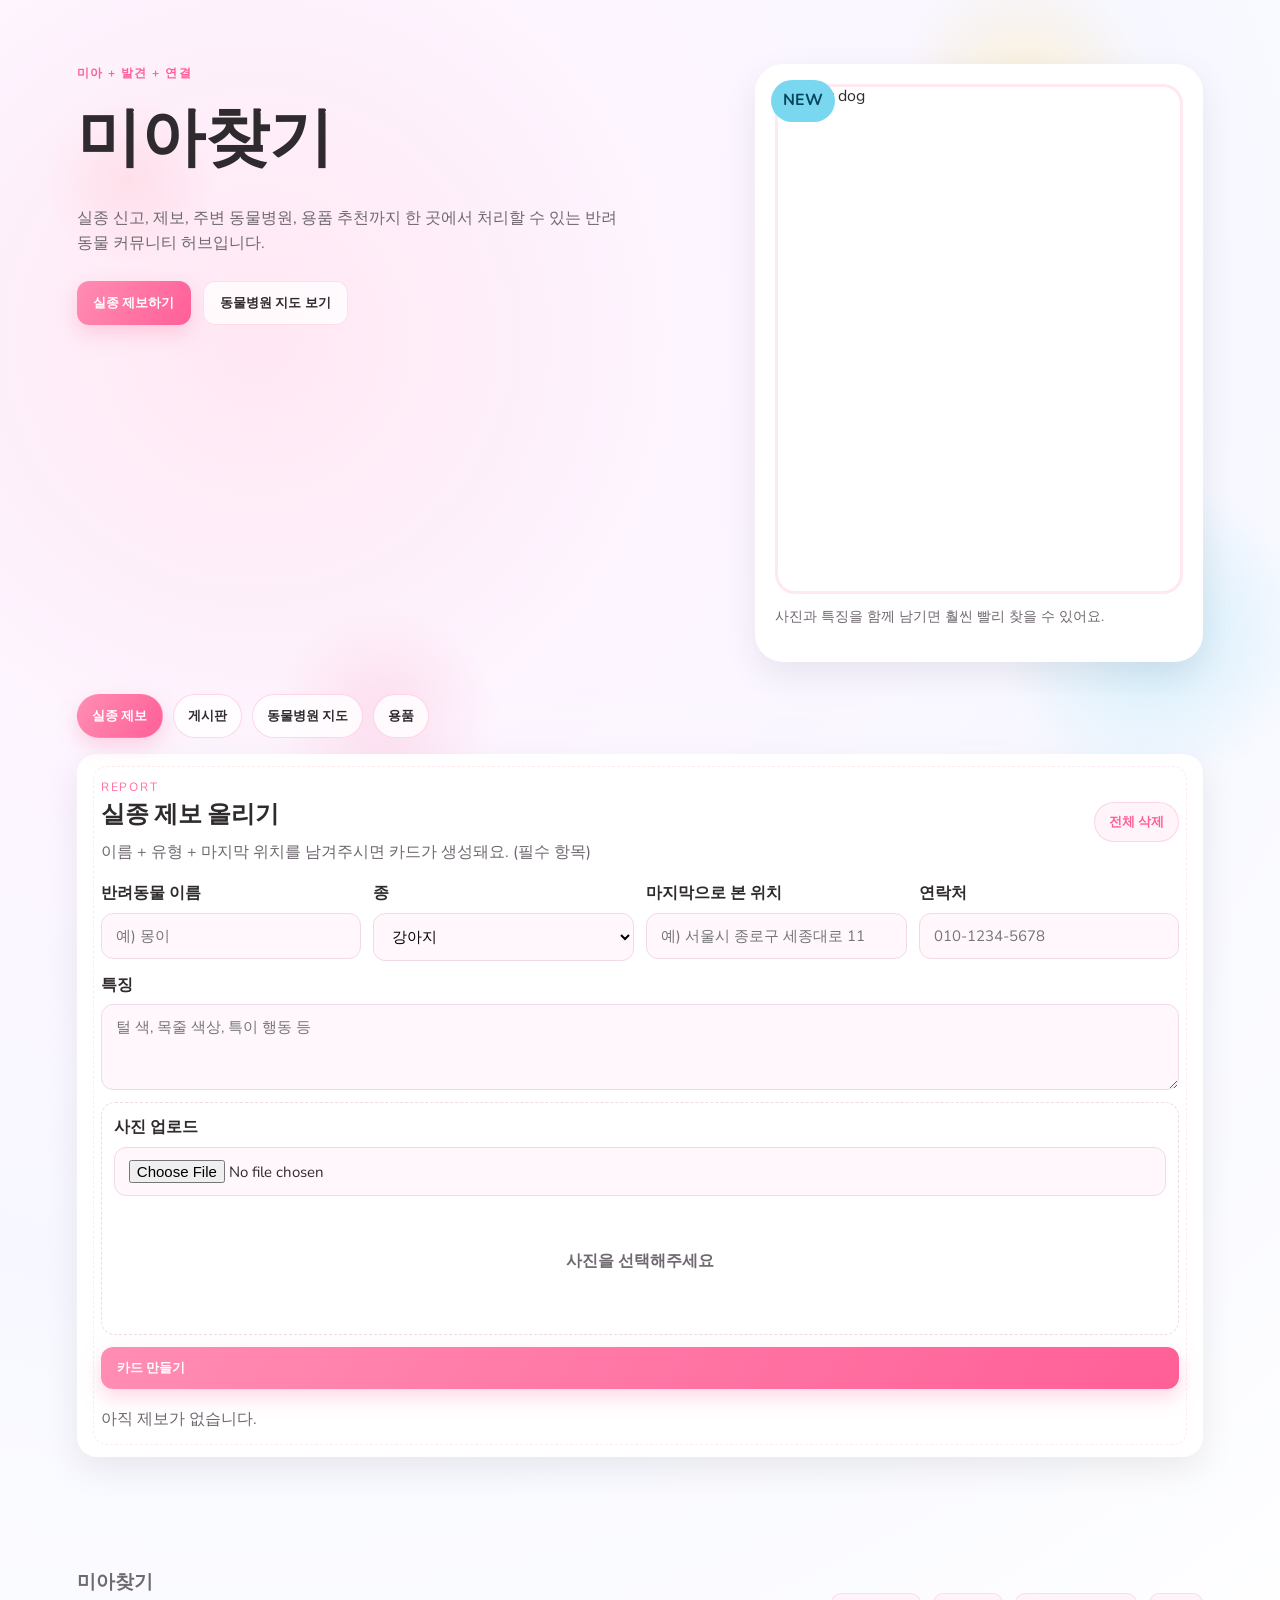
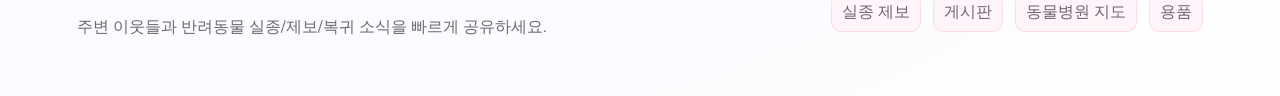
==== index.html @ 9f25d867 "Initial commit: Animal hospital filter updated" ====
<!DOCTYPE html>
<html lang="ko">
<head>
  <meta charset="UTF-8">
  <meta name="viewport" content="width=device-width, initial-scale=1.0">
  <title>미아찾기 | 반려동물 발견 공유 허브</title>
  <link rel="preconnect" href="https://fonts.googleapis.com">
  <link rel="preconnect" href="https://fonts.gstatic.com" crossorigin>
  <link href="https://fonts.googleapis.com/css2?family=Baloo+2:wght@400;600;700&family=Nunito:wght@400;600;700&display=swap" rel="stylesheet">
  <link rel="stylesheet" href="https://unpkg.com/leaflet@1.9.4/dist/leaflet.css" integrity="sha256-p4NxAoJBhIIN+hmNHrzRCf9tD/miZyoHS5obTRR9BMY=" crossorigin="" />
  <link rel="stylesheet" href="./style.css">
</head>
<body>
  <div class="bg-bubbles"></div>
  <header class="hero">
    <div class="hero__text">
      <p class="eyebrow">미아 + 발견 + 연결</p>
      <h1>미아찾기</h1>
      <p class="lede">실종 신고, 제보, 주변 동물병원, 용품 추천까지 한 곳에서 처리할 수 있는 반려동물 커뮤니티 허브입니다.</p>
      <div class="hero__actions">
        <button type="button" class="btn primary nav-link" data-target="report">실종 제보하기</button>
        <button type="button" class="btn ghost nav-link" data-target="map">동물병원 지도 보기</button>
      </div>
    </div>
    <div class="hero__card">
      <div class="badge">NEW</div>
      <div class="hero__pet">
        <img src="https://images.unsplash.com/photo-1507146426996-ef05306b995a?auto=format&fit=crop&w=400&q=80" alt="happy dog">
      </div>
      <p class="hero__note">사진과 특징을 함께 남기면 훨씬 빨리 찾을 수 있어요.</p>
    </div>
  </header>

  <nav class="cat-nav">
    <button type="button" class="cat-btn active" data-target="report">실종 제보</button>
    <button type="button" class="cat-btn" data-target="messages">게시판</button>
    <button type="button" class="cat-btn" data-target="map">동물병원 지도</button>
    <button type="button" class="cat-btn" data-target="shop">용품</button>
  </nav>

  <main>
    <section id="report" class="panel section active">
      <div class="panel__header">
        <div>
          <p class="eyebrow">Report</p>
          <h2>실종 제보 올리기</h2>
          <p class="hint">이름 + 유형 + 마지막 위치를 남겨주시면 카드가 생성돼요. (필수 항목)</p>
        </div>
        <button id="clearReports" class="btn pill subtle">전체 삭제</button>
      </div>
      <form id="reportForm" class="form">
        <div class="form__grid">
          <label class="field">
            <span>반려동물 이름</span>
            <input name="name" required placeholder="예) 몽이">
          </label>
          <label class="field">
            <span>종</span>
            <select name="type">
              <option>강아지</option>
              <option>고양이</option>
              <option>기타</option>
            </select>
          </label>
          <label class="field">
            <span>마지막으로 본 위치</span>
            <input name="lastSeen" required placeholder="예) 서울시 종로구 세종대로 11">
          </label>
          <label class="field">
            <span>연락처</span>
            <input name="contact" required placeholder="010-1234-5678">
          </label>
        </div>
        <label class="field">
          <span>특징</span>
          <textarea name="features" rows="3" placeholder="털 색, 목줄 색상, 특이 행동 등"></textarea>
        </label>
        <label class="field uploader">
          <span>사진 업로드</span>
          <input type="file" accept="image/*" name="photo" id="photoInput">
          <div class="uploader__preview" id="photoPreview">사진을 선택해주세요</div>
        </label>
        <button class="btn primary" type="submit">카드 만들기</button>
      </form>
      <div id="reportList" class="card-grid"></div>
    </section>

    <section id="messages" class="panel section">
      <div class="panel__header">
        <div>
          <p class="eyebrow">Message</p>
          <h2>실종/목격 게시판</h2>
          <p class="hint">닉네임과 메시지를 남겨 서로 정보를 교환하세요. (필수 항목)</p>
        </div>
        <button id="clearMessages" class="btn pill subtle">전체 삭제</button>
      </div>
      <form id="messageForm" class="form compact">
        <input name="nickname" required placeholder="닉네임">
        <input name="text" required placeholder="제보/목격 내용을 작성하세요">
        <button class="btn primary" type="submit">올리기</button>
      </form>
      <ul id="messageList" class="message-list"></ul>
    </section>

    <section id="map" class="panel section">
      <div class="panel__header">
        <div>
          <p class="eyebrow">Map</p>
          <h2>동물병원 지도</h2>
          <p class="hint">현재 위치를 기준으로 주변 병원을 찾습니다. 검색어나 반경을 조절하고, 위치 권한이 거부되면 주소 검색으로 이용하세요.</p>
        </div>
        <div class="status" id="mapStatus">위치 확인 중..</div>
      </div>
      <div class="map-controls">
        <div class="field">
          <span>원하는 위치로 검색</span>
          <div class="input-row">
            <input id="locationInput" placeholder="예: 서울역, 강남구청, 부산 서면">
            <button type="button" class="btn ghost pill" id="searchLocation">검색</button>
          </div>
          <p class="hint">반경을 크게 하면 더 많은 병원을 찾습니다. 검색 후 자동으로 지도가 이동해요.</p>
        </div>
        <div class="map-actions">
          <button type="button" class="btn primary pill" id="locateMe">현재 위치로 찾기</button>
          <label class="range">
            <span>반경 <strong id="radiusValue">4</strong> km</span>
            <input type="range" id="radiusInput" min="1" max="10" step="1" value="4">
          </label>
        </div>
      </div>
      <div id="mapContainer"></div>
      <div class="map-list" id="hospitalList"></div>
    </section>

    <section id="shop" class="panel shop section">
      <div class="panel__header">
        <div>
          <p class="eyebrow">Shop</p>
          <h2>추천 용품 피드</h2>
          <p class="hint">목줄, 하네스, 펫시터 서비스 등 필요한 것만 골랐어요.</p>
        </div>
        <button class="btn pill subtle" id="shuffleShop">다른 상품 보기</button>
      </div>
      <div class="product-grid" id="productGrid"></div>
    </section>
  </main>

  <footer class="footer">
    <div>
      <h3>미아찾기</h3>
      <p>주변 이웃들과 반려동물 실종/제보/복귀 소식을 빠르게 공유하세요.</p>
    </div>
    <div class="footer__links">
      <a href="#report">실종 제보</a>
      <a href="#messages">게시판</a>
      <a href="#map">동물병원 지도</a>
      <a href="#shop">용품</a>
    </div>
  </footer>

  <div id="detailModal" class="modal hidden">
    <div class="modal__backdrop"></div>
    <div class="modal__dialog">
      <button class="modal__close" aria-label="close">&times;</button>
      <div class="modal__img" id="detailPhoto"></div>
      <div class="modal__body">
        <div class="chip" id="detailType"></div>
        <h3 id="detailName"></h3>
        <p class="report-card__meta" id="detailLastSeen"></p>
        <p class="report-card__meta" id="detailContact"></p>
        <p id="detailFeatures"></p>
        <p class="message__meta" id="detailCreated"></p>
      </div>
    </div>
  </div>

  <script src="https://unpkg.com/leaflet@1.9.4/dist/leaflet.js" integrity="sha256-20nQCchB9co0qIjJZRGuk2/Z9VM+kNiyxNV1lvTlZBo=" crossorigin=""></script>
  <script src="./script.js"></script>
</body>
</html>
---- style.css ----
:root {
  --bg: #fdf5ff;
  --panel: #ffffff;
  --primary: #ff8db3;
  --primary-strong: #ff5f97;
  --accent: #7ad7f0;
  --text: #2f2a2e;
  --muted: #6f6870;
  --shadow: 0 12px 35px rgba(0,0,0,0.08);
  --radius: 20px;
}

* { box-sizing: border-box; }
body {
  margin: 0;
  background: radial-gradient(circle at 20% 20%, #ffe7f3 0, #fdf5ff 25%, #f7f8ff 55%, #ffffff 100%);
  font-family: 'Nunito', 'Baloo 2', system-ui, -apple-system, sans-serif;
  color: var(--text);
  line-height: 1.6;
}

h1, h2, h3, h4 { font-family: 'Baloo 2', 'Nunito', sans-serif; margin: 0; }
a { color: inherit; text-decoration: none; }

.bg-bubbles {
  position: fixed;
  inset: 0;
  z-index: -1;
  background:
    radial-gradient(120px at 10% 20%, rgba(255,182,193,0.26), transparent 70%),
    radial-gradient(180px at 80% 10%, rgba(255,217,102,0.24), transparent 70%),
    radial-gradient(220px at 90% 70%, rgba(122,215,240,0.3), transparent 70%),
    radial-gradient(160px at 30% 80%, rgba(255,143,184,0.22), transparent 70%);
  pointer-events: none;
}

.hero {
  display: grid;
  grid-template-columns: 1.3fr 0.9fr;
  gap: 32px;
  padding: 64px clamp(20px, 6vw, 80px) 32px;
}

.hero__text .eyebrow { text-transform: uppercase; letter-spacing: 0.12em; color: var(--primary-strong); font-weight: 700; margin-bottom: 8px; }
.hero__text h1 { font-size: clamp(40px, 6vw, 64px); }
.hero__text .lede { max-width: 540px; color: var(--muted); margin: 12px 0 24px; }
.hero__actions { display: flex; gap: 12px; flex-wrap: wrap; }

.hero__card {
  position: relative;
  background: var(--panel);
  border-radius: 28px;
  box-shadow: var(--shadow);
  padding: 20px;
  overflow: hidden;
}
.hero__card .badge {
  position: absolute;
  top: 16px; left: 16px;
  background: var(--accent);
  color: #06445c;
  padding: 8px 12px;
  border-radius: 999px;
  font-weight: 700;
}
.hero__pet {
  width: 100%;
  aspect-ratio: 4/5;
  border-radius: 20px;
  overflow: hidden;
  box-shadow: inset 0 0 0 3px rgba(255,141,179,0.2);
}
.hero__pet img { width: 100%; height: 100%; object-fit: cover; display: block; }
.hero__note { margin-top: 12px; color: var(--muted); font-size: 14px; }

main { padding: 0 clamp(20px, 6vw, 80px) 60px; }

.cat-nav {
  display: flex;
  gap: 10px;
  padding: 0 clamp(20px, 6vw, 80px) 16px;
  position: sticky;
  top: 0;
  z-index: 8;
  backdrop-filter: blur(12px);
}
.cat-btn {
  border: 1px solid rgba(255,141,179,0.35);
  background: rgba(255,255,255,0.82);
  color: var(--text);
  padding: 12px 14px;
  border-radius: 999px;
  font-weight: 800;
  cursor: pointer;
  transition: all 0.15s ease;
}
.cat-btn.active {
  background: linear-gradient(120deg, var(--primary), var(--primary-strong));
  color: #fff;
  box-shadow: 0 8px 20px rgba(255,141,179,0.35);
}

.panel {
  background: var(--panel);
  margin-bottom: 28px;
  padding: 24px;
  border-radius: var(--radius);
  box-shadow: var(--shadow);
  position: relative;
  overflow: hidden;
}
.panel::after {
  content: '';
  position: absolute;
  inset: 12px 16px;
  border: 1px dashed rgba(255,141,179,0.18);
  border-radius: calc(var(--radius) - 6px);
  pointer-events: none;
}
.section { display: none; }
.section.active { display: block; }
.panel__header {
  display: flex;
  justify-content: space-between;
  gap: 16px;
  align-items: center;
  flex-wrap: wrap;
  margin-bottom: 16px;
}
.hint { color: var(--muted); margin: 4px 0 0; }
.eyebrow { font-size: 12px; text-transform: uppercase; letter-spacing: 0.15em; color: #ff6fa5; margin: 0; }

.form { display: flex; flex-direction: column; gap: 12px; }
.form__grid { display: grid; grid-template-columns: repeat(auto-fit, minmax(220px,1fr)); gap: 12px; }
.field { display: flex; flex-direction: column; gap: 6px; font-weight: 700; color: var(--text); }
.field input, .field select, .field textarea {
  border: 1px solid #f1d9e7;
  border-radius: 12px;
  padding: 12px 14px;
  font-size: 15px;
  font-family: inherit;
  background: #fff7fb;
  transition: border-color 0.2s, box-shadow 0.2s;
}
.field input:focus, .field select:focus, .field textarea:focus {
  outline: none;
  border-color: var(--primary);
  box-shadow: 0 0 0 3px rgba(255,141,179,0.22);
}
.uploader {
  border: 1.5px dashed #f1d9e7;
  border-radius: 14px;
  padding: 12px;
}
.uploader__preview {
  min-height: 120px;
  display: grid;
  place-items: center;
  color: var(--muted);
  background: #fff;
  border-radius: 10px;
}
.uploader__preview img { max-width: 100%; max-height: 200px; display: block; border-radius: 10px; }

.btn {
  border: none;
  cursor: pointer;
  font-weight: 700;
  padding: 12px 16px;
  border-radius: 12px;
  transition: transform 0.1s ease, box-shadow 0.2s;
  display: inline-flex;
  align-items: center;
  gap: 8px;
}
.btn.primary { background: linear-gradient(120deg, var(--primary), var(--primary-strong)); color: #fff; box-shadow: 0 8px 20px rgba(255,141,179,0.35); }
.btn.ghost { background: rgba(255,255,255,0.75); border: 1px solid rgba(255,141,179,0.25); color: var(--text); }
.btn.pill { border-radius: 999px; padding: 10px 14px; }
.btn.subtle { background: #fff4fa; color: var(--primary-strong); border: 1px solid rgba(255,141,179,0.3); }
.btn:hover { transform: translateY(-1px); }

.card-grid {
  display: grid;
  grid-template-columns: repeat(auto-fit, minmax(180px, 1fr));
  gap: 14px;
  margin-top: 14px;
}
.report-card {
  background: linear-gradient(180deg, #fff, #fff8fb);
  border-radius: 12px;
  padding: 10px;
  box-shadow: 0 8px 18px rgba(0,0,0,0.06);
  display: grid;
  grid-template-columns: 64px 1fr;
  gap: 10px;
  align-items: center;
  cursor: pointer;
  border: 1px solid transparent;
  transition: transform 0.12s ease, box-shadow 0.12s ease, border-color 0.12s ease;
}
.report-card:hover {
  transform: translateY(-2px);
  border-color: rgba(255,141,179,0.35);
  box-shadow: 0 10px 24px rgba(0,0,0,0.08);
}
.report-card__thumb {
  width: 64px;
  height: 64px;
  border-radius: 12px;
  overflow: hidden;
  background: #ffe3f1;
  display: grid;
  place-items: center;
}
.report-card__thumb img { width: 100%; height: 100%; object-fit: cover; display: block; }
.report-card__info h3 { margin: 0; font-size: 17px; }
.chip { display: inline-flex; align-items: center; gap: 6px; padding: 6px 10px; border-radius: 999px; background: rgba(255,141,179,0.16); color: #c13b78; font-weight: 700; font-size: 13px; }
.report-card__meta { color: var(--muted); font-size: 13px; margin: 2px 0; }

.message-list { list-style: none; margin: 12px 0 0; padding: 0; display: flex; flex-direction: column; gap: 10px; }
.message {
  padding: 12px;
  border-radius: 12px;
  background: #fff8fd;
  border: 1px solid rgba(255,141,179,0.28);
  display: flex;
  gap: 10px;
  align-items: flex-start;
}
.avatar {
  width: 38px; height: 38px;
  border-radius: 12px;
  background: linear-gradient(135deg, #ffb3d1, #ffd3a5);
  display: grid; place-items: center;
  font-weight: 800; color: #fff;
}
.message__body { flex: 1; }
.message__meta { color: var(--muted); font-size: 13px; }

#mapContainer {
  width: 100%;
  height: 400px;
  border-radius: 14px;
  overflow: hidden;
  box-shadow: inset 0 0 0 2px rgba(255,141,179,0.1);
}
.map-controls { display: grid; gap: 12px; margin-bottom: 12px; }
.input-row { display: grid; grid-template-columns: 1fr auto; gap: 8px; }
.input-row input { width: 100%; }
.map-actions { display: flex; gap: 12px; flex-wrap: wrap; align-items: center; }
.range { display: inline-flex; align-items: center; gap: 10px; font-weight: 700; color: var(--muted); }
.range input[type="range"] { accent-color: var(--primary); width: 160px; }
.map-list {
  margin-top: 12px;
  display: grid;
  gap: 10px;
  max-height: 260px;
  overflow: auto;
}
.map-card {
  display: flex;
  justify-content: space-between;
  gap: 10px;
  padding: 12px;
  border-radius: 12px;
  border: 1px solid rgba(255,141,179,0.25);
  background: #fff8fd;
  cursor: pointer;
  transition: transform 0.12s ease, box-shadow 0.12s ease, border-color 0.12s ease;
}
.map-card:hover {
  transform: translateY(-1px);
  box-shadow: 0 8px 18px rgba(0,0,0,0.08);
  border-color: rgba(255,141,179,0.45);
}
.map-card__name { margin: 0; font-weight: 800; }
.map-card__meta { margin: 2px 0; color: var(--muted); font-size: 13px; }
.map-card__distance { font-weight: 800; color: var(--primary-strong); white-space: nowrap; }
.status { color: var(--muted); font-weight: 700; }

.shop .panel__header { align-items: center; }
.product-grid {
  display: grid;
  grid-template-columns: repeat(auto-fit, minmax(220px, 1fr));
  gap: 14px;
}
.product {
  background: #fff;
  border-radius: 14px;
  padding: 12px;
  box-shadow: 0 8px 18px rgba(0,0,0,0.05);
  display: flex;
  flex-direction: column;
  gap: 8px;
}
.product img { width: 100%; aspect-ratio: 4/3; border-radius: 10px; object-fit: cover; }
.price { font-weight: 800; color: var(--primary-strong); }
.tag { background: #e7f9ff; color: #0b607d; padding: 4px 8px; border-radius: 10px; font-weight: 700; font-size: 12px; }

.footer {
  padding: 24px clamp(20px, 6vw, 80px) 40px;
  display: flex;
  justify-content: space-between;
  align-items: center;
  flex-wrap: wrap;
  gap: 12px;
  color: var(--muted);
}
.footer__links { display: flex; gap: 12px; flex-wrap: wrap; }
.footer__links a { padding: 6px 10px; border-radius: 10px; background: #fff4fa; border: 1px solid rgba(255,141,179,0.25); }

.modal {
  position: fixed;
  inset: 0;
  display: grid;
  place-items: center;
  z-index: 20;
}
.modal.hidden { display: none; }
.modal__backdrop {
  position: absolute;
  inset: 0;
  background: rgba(0,0,0,0.35);
  backdrop-filter: blur(4px);
}
.modal__dialog {
  position: relative;
  background: #fff;
  border-radius: 18px;
  width: min(520px, 90vw);
  max-height: 90vh;
  overflow: auto;
  box-shadow: 0 25px 60px rgba(0,0,0,0.25);
  padding: 16px;
}
.modal__close {
  position: absolute;
  top: 8px;
  right: 12px;
  border: none;
  background: none;
  font-size: 26px;
  cursor: pointer;
  color: var(--muted);
}
.modal__img {
  width: 100%;
  aspect-ratio: 4/3;
  border-radius: 12px;
  overflow: hidden;
  background: #ffe3f1;
  margin-bottom: 12px;
}
.modal__img img { width: 100%; height: 100%; object-fit: cover; display: block; }
.modal__body h3 { margin: 4px 0 8px; }
.modal__body p { margin: 4px 0; }

@media (max-width: 900px) {
  .hero { grid-template-columns: 1fr; }
}
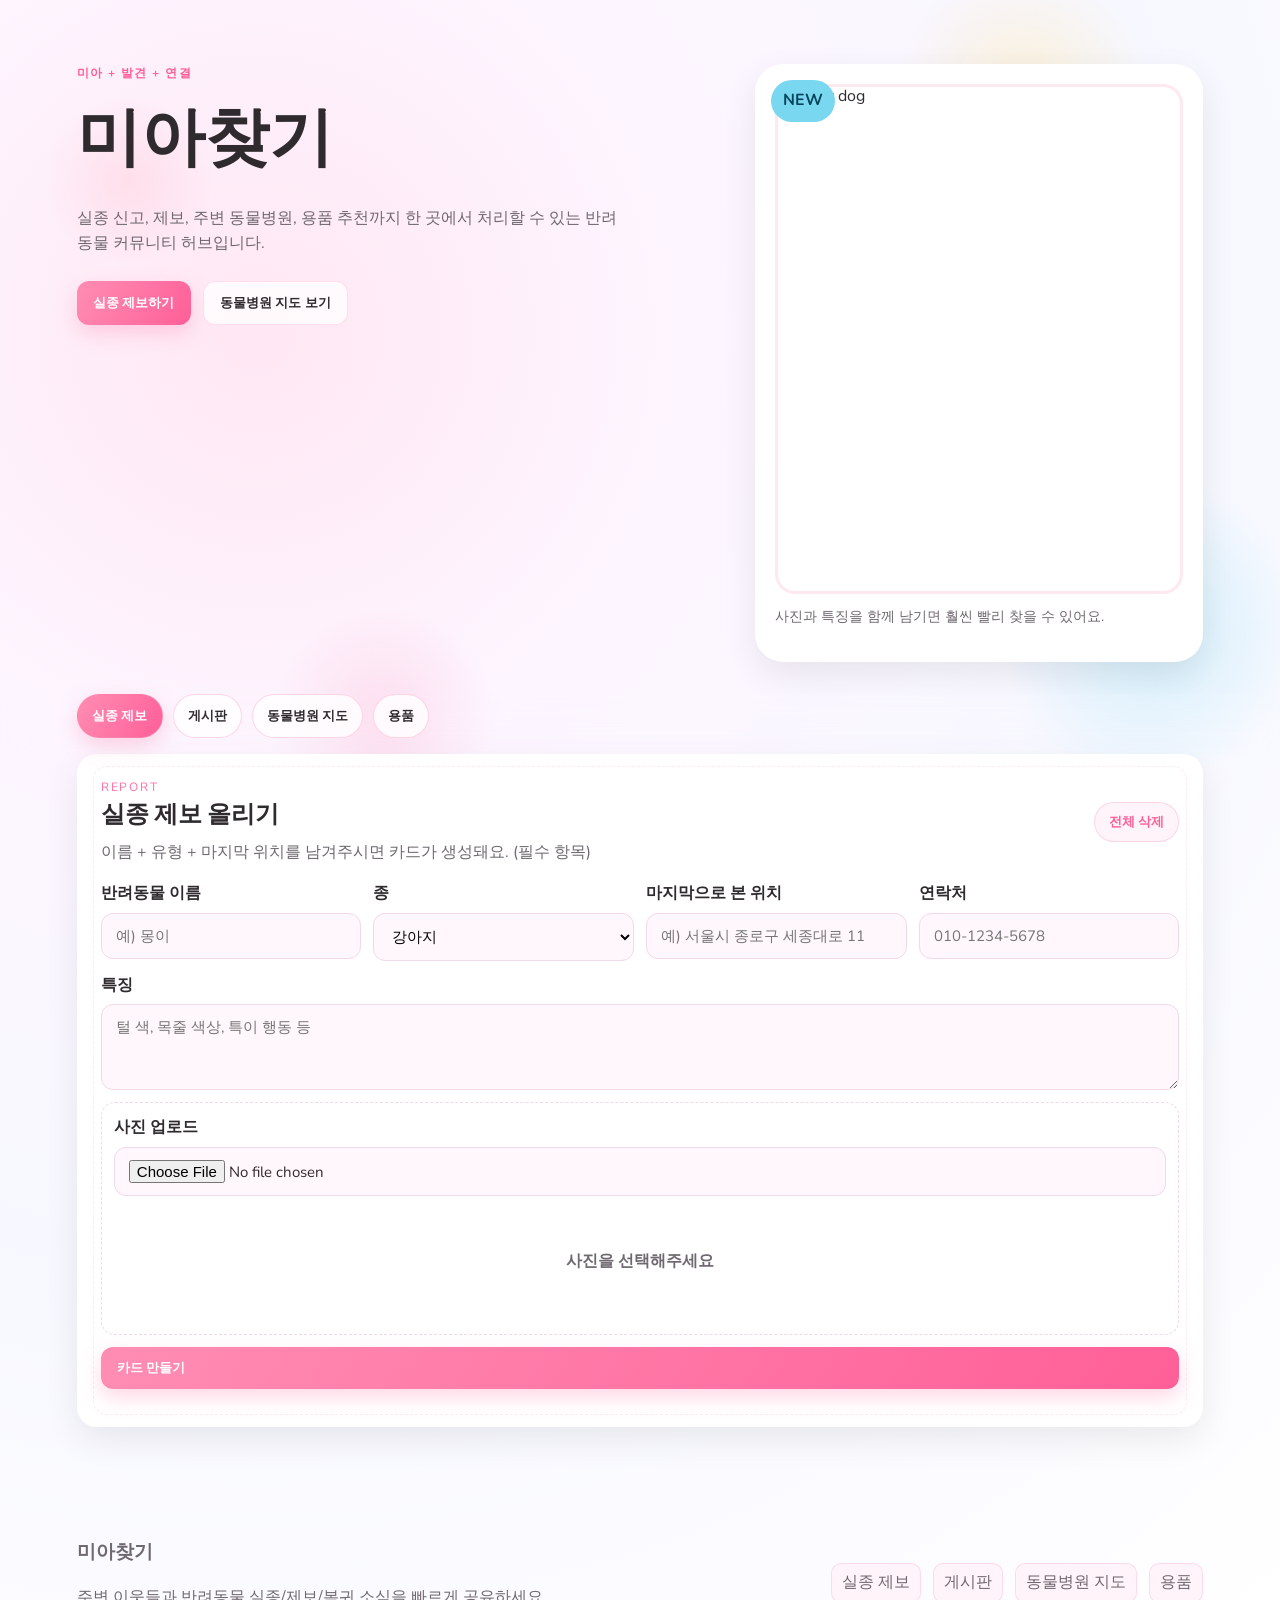
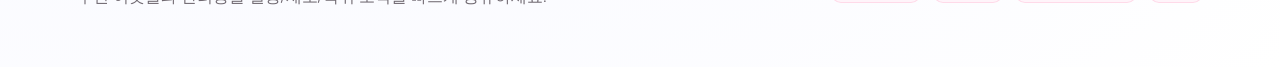
==== commit a3c7c14f: "Connect Firebase for real-time board sharing" ====
--- a/index.html
+++ b/index.html
@@ -175,6 +175,8 @@
   </div>
 
   <script src="https://unpkg.com/leaflet@1.9.4/dist/leaflet.js" integrity="sha256-20nQCchB9co0qIjJZRGuk2/Z9VM+kNiyxNV1lvTlZBo=" crossorigin=""></script>
+  <script src="https://www.gstatic.com/firebasejs/10.8.0/firebase-app-compat.js"></script>
+  <script src="https://www.gstatic.com/firebasejs/10.8.0/firebase-firestore-compat.js"></script>
   <script src="./script.js"></script>
 </body>
 </html>
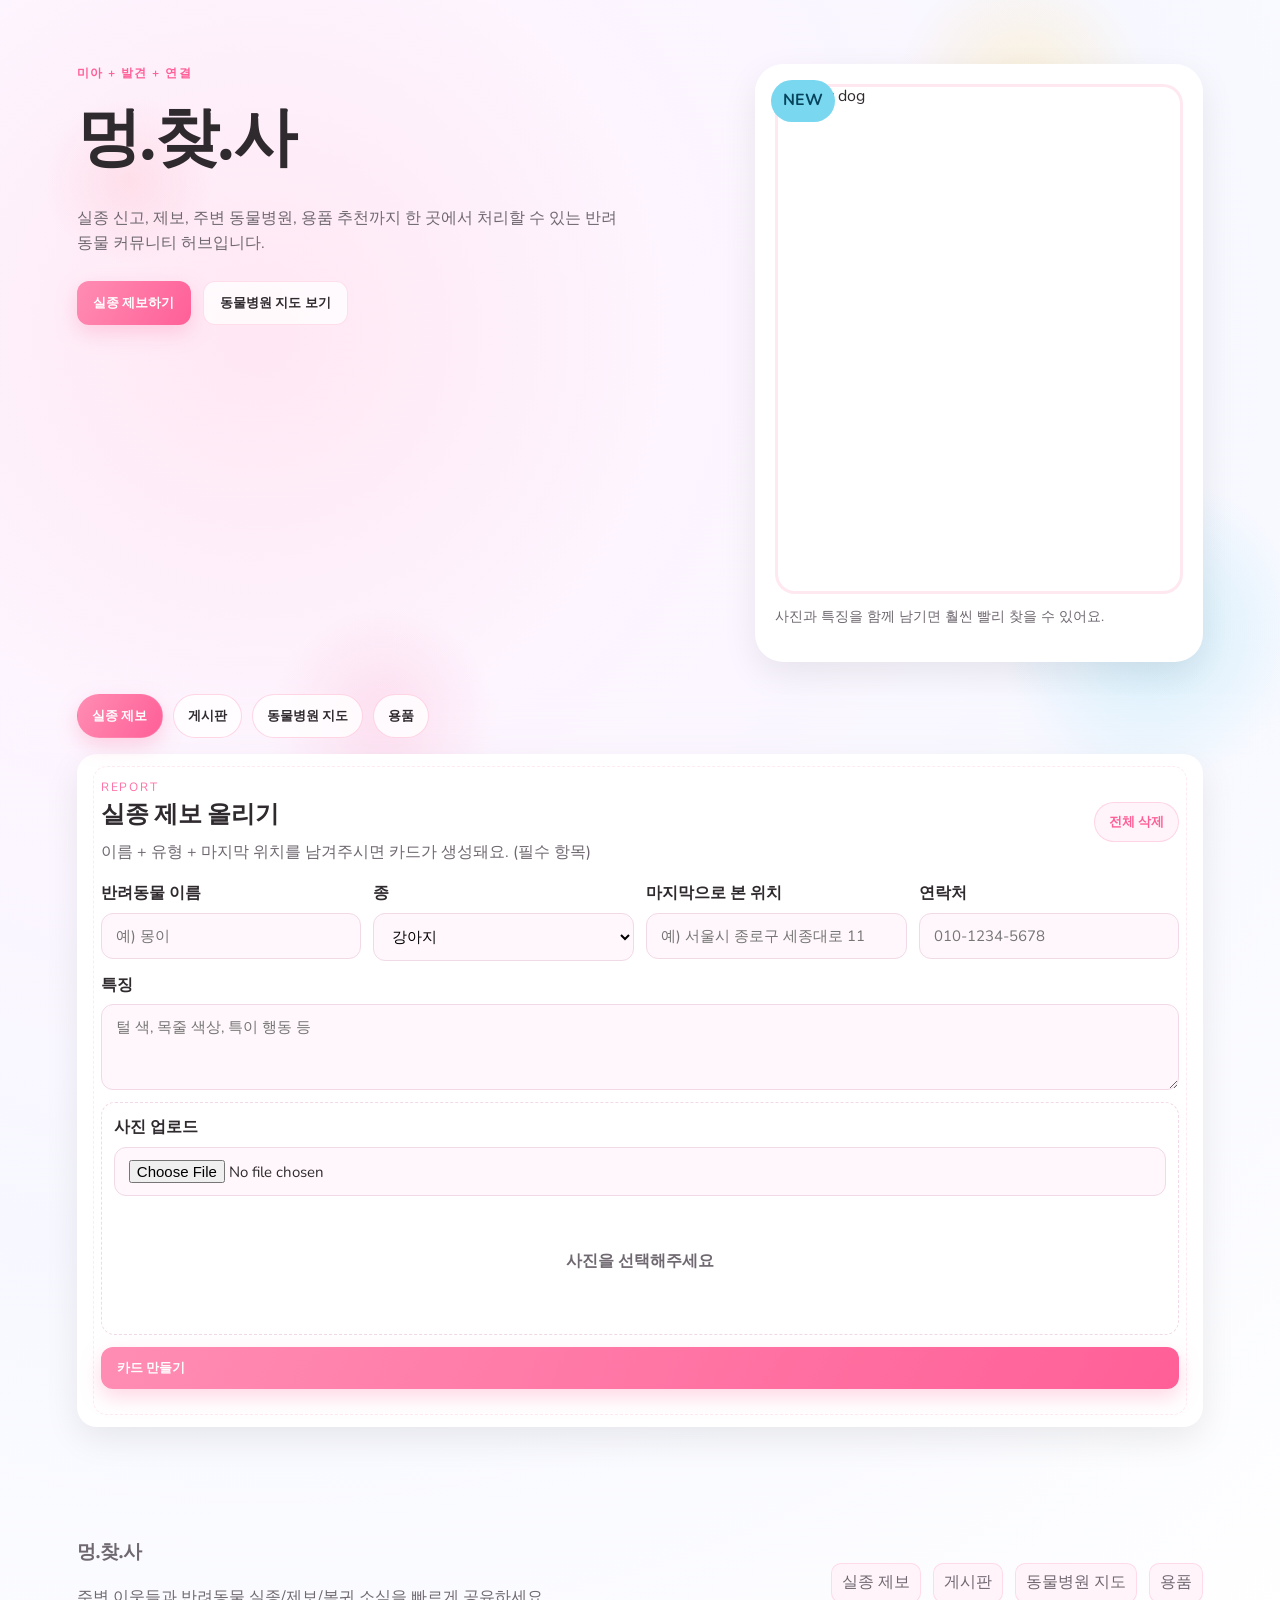
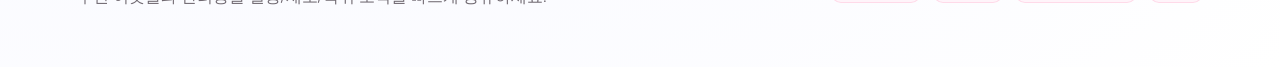
==== commit c9ccd170: "Fix title to 멍.찾.사 and fix navigation button logic" ====
--- a/index.html
+++ b/index.html
@@ -3,7 +3,7 @@
 <head>
   <meta charset="UTF-8">
   <meta name="viewport" content="width=device-width, initial-scale=1.0">
-  <title>미아찾기 | 반려동물 발견 공유 허브</title>
+  <title>멍.찾.사 | 반려동물 발견 공유 허브</title>
   <link rel="preconnect" href="https://fonts.googleapis.com">
   <link rel="preconnect" href="https://fonts.gstatic.com" crossorigin>
   <link href="https://fonts.googleapis.com/css2?family=Baloo+2:wght@400;600;700&family=Nunito:wght@400;600;700&display=swap" rel="stylesheet">
@@ -15,7 +15,7 @@
   <header class="hero">
     <div class="hero__text">
       <p class="eyebrow">미아 + 발견 + 연결</p>
-      <h1>미아찾기</h1>
+      <h1>멍.찾.사</h1>
       <p class="lede">실종 신고, 제보, 주변 동물병원, 용품 추천까지 한 곳에서 처리할 수 있는 반려동물 커뮤니티 허브입니다.</p>
       <div class="hero__actions">
         <button type="button" class="btn primary nav-link" data-target="report">실종 제보하기</button>
@@ -147,7 +147,7 @@
 
   <footer class="footer">
     <div>
-      <h3>미아찾기</h3>
+      <h3>멍.찾.사</h3>
       <p>주변 이웃들과 반려동물 실종/제보/복귀 소식을 빠르게 공유하세요.</p>
     </div>
     <div class="footer__links">
@@ -175,8 +175,7 @@
   </div>
 
   <script src="https://unpkg.com/leaflet@1.9.4/dist/leaflet.js" integrity="sha256-20nQCchB9co0qIjJZRGuk2/Z9VM+kNiyxNV1lvTlZBo=" crossorigin=""></script>
-  <script src="https://www.gstatic.com/firebasejs/10.8.0/firebase-app-compat.js"></script>
-  <script src="https://www.gstatic.com/firebasejs/10.8.0/firebase-firestore-compat.js"></script>
+  <script src="https://cdn.jsdelivr.net/npm/@supabase/supabase-js@2"></script>
   <script src="./script.js"></script>
 </body>
 </html>
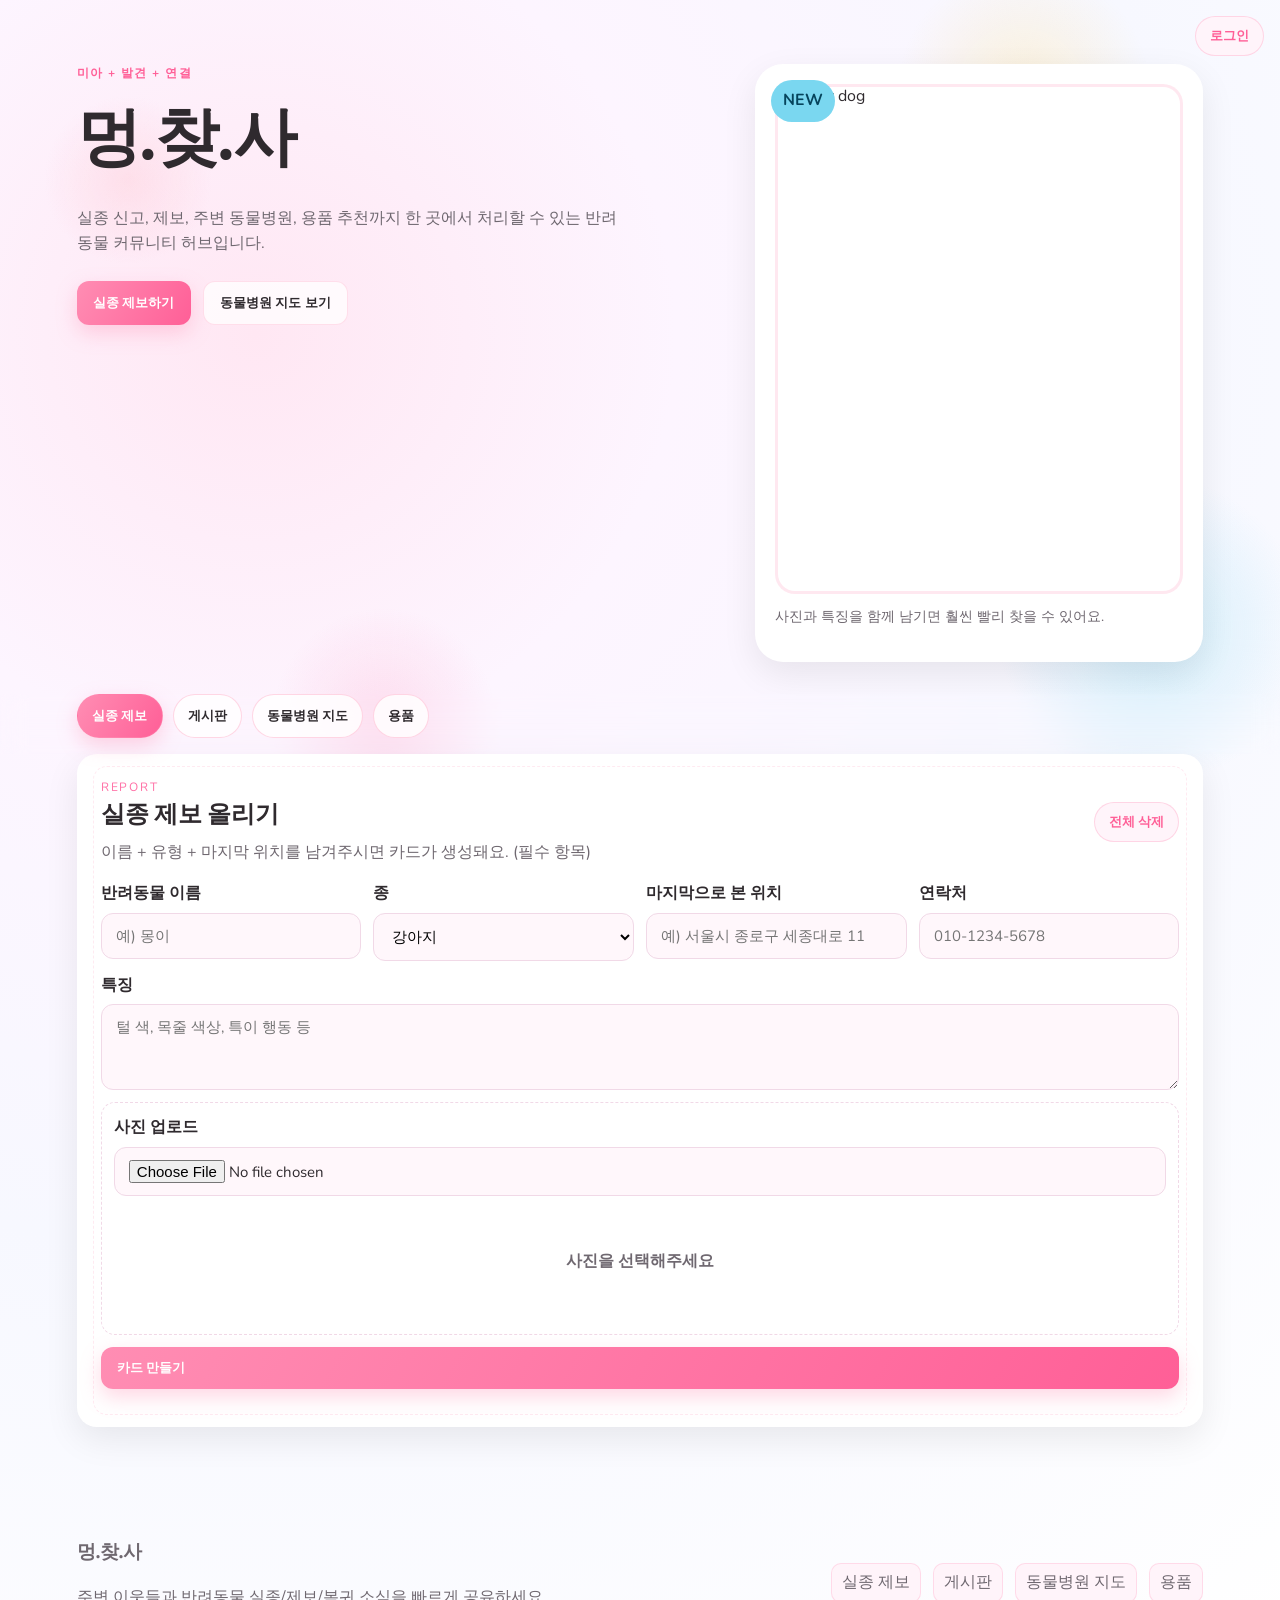
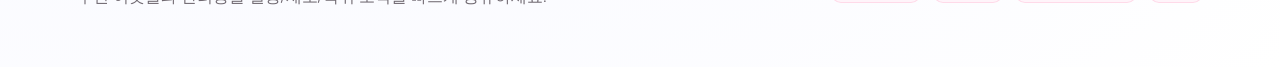
==== commit e38635dd: "Add Supabase login and signup feature" ====
--- a/index.html
+++ b/index.html
@@ -13,6 +13,10 @@
 <body>
   <div class="bg-bubbles"></div>
   <header class="hero">
+    <div class="auth-status-bar" style="position: absolute; top: 1rem; right: 1rem; z-index: 100;">
+      <span id="user-email" style="margin-right: 10px; font-weight: 600; font-size: 0.9rem; color: #555;"></span>
+      <button id="auth-action-btn" class="btn pill subtle" onclick="location.href='./login.html'">로그인</button>
+    </div>
     <div class="hero__text">
       <p class="eyebrow">미아 + 발견 + 연결</p>
       <h1>멍.찾.사</h1>
@@ -175,7 +179,9 @@
   </div>
 
   <script src="https://unpkg.com/leaflet@1.9.4/dist/leaflet.js" integrity="sha256-20nQCchB9co0qIjJZRGuk2/Z9VM+kNiyxNV1lvTlZBo=" crossorigin=""></script>
+  <!-- Supabase JS Library -->
   <script src="https://cdn.jsdelivr.net/npm/@supabase/supabase-js@2"></script>
+  <script src="./auth.js"></script>
   <script src="./script.js"></script>
 </body>
 </html>
